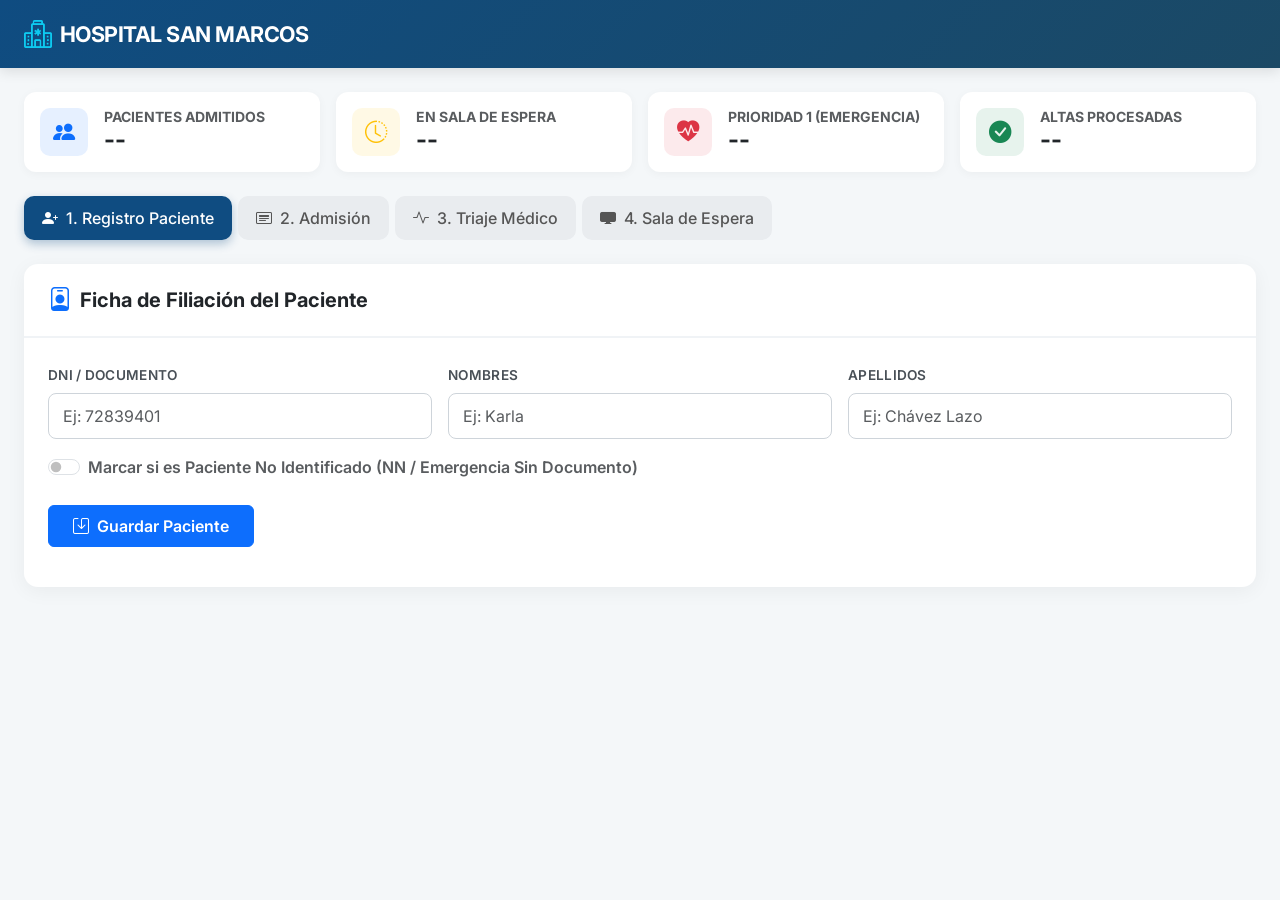
==== admision/src/main/resources/static/index.html @ 97bc8268 "feat: sistema hospitalario con sala de espera y altas procesadas" ====
<!DOCTYPE html>
<html lang="es">
<head>
    <meta charset="UTF-8">
    <meta name="viewport" content="width=device-width, initial-scale=1.0">
    <title>Hospital San Marcos</title>
    <!-- Bootstrap 5 CSS -->
    <link href="https://cdn.jsdelivr.net/npm/bootstrap@5.3.0/dist/css/bootstrap.min.css" rel="stylesheet">
    <!-- Bootstrap Icons -->
    <link href="https://cdn.jsdelivr.net/npm/bootstrap-icons@1.11.3/font/bootstrap-icons.min.css" rel="stylesheet">
    <!-- Google Font - Inter -->
    <link href="https://fonts.googleapis.com/css2?family=Inter:wght@300;400;500;600;700&display=swap" rel="stylesheet">

    <style>
        :root {
            --hosp-primary: #0f4c81;
            --hosp-secondary: #2a6f97;
            --hosp-accent: #00a896;
            --hosp-bg: #f4f7f9;
            --hosp-card-bg: #ffffff;
        }

        body {
            font-family: 'Inter', sans-serif;
            background-color: var(--hosp-bg);
            color: #333;
        }

        /* Navbar estilo hospitalario */
        .hospital-navbar {
            background: linear-gradient(135deg, #0f4c81 0%, #1b4965 100%);
            box-shadow: 0 4px 12px rgba(0, 0, 0, 0.1);
        }

        .hospital-brand {
            font-weight: 700;
            font-size: 1.35rem;
            letter-spacing: -0.5px;
        }

        /* Tarjetas de Métricas Rápidas */
        .stat-card {
            border: none;
            border-radius: 12px;
            box-shadow: 0 2px 10px rgba(0, 0, 0, 0.04);
            transition: transform 0.2s ease;
        }
        .stat-card:hover {
            transform: translateY(-2px);
        }
        .stat-icon {
            width: 48px;
            height: 48px;
            border-radius: 10px;
            display: flex;
            align-items: center;
            justify-content: center;
            font-size: 1.4rem;
        }

        /* Nav Tabs personalizadas */
        .nav-pills-custom .nav-link {
            color: #555;
            font-weight: 500;
            border-radius: 10px;
            padding: 10px 18px;
            margin-right: 6px;
            background-color: #e9ecef;
            transition: all 0.25s ease;
        }
        .nav-pills-custom .nav-link:hover {
            background-color: #dee2e6;
            color: var(--hosp-primary);
        }
        .nav-pills-custom .nav-link.active {
            background-color: var(--hosp-primary) !important;
            color: #fff !important;
            box-shadow: 0 4px 10px rgba(15, 76, 129, 0.3);
        }

        /* Formularios y Tarjetas */
        .main-card {
            border: none;
            border-radius: 14px;
            box-shadow: 0 4px 20px rgba(0, 0, 0, 0.05);
        }
        .card-header-custom {
            background-color: transparent;
            border-bottom: 2px solid #f0f3f6;
            padding: 18px 24px;
        }
        .form-label {
            font-weight: 600;
            font-size: 0.85rem;
            color: #495057;
            text-transform: uppercase;
            letter-spacing: 0.3px;
        }
        .form-control, .form-select {
            border-radius: 8px;
            padding: 10px 14px;
            border: 1px solid #ced4da;
        }
        .form-control:focus, .form-select:focus {
            border-color: var(--hosp-secondary);
            box-shadow: 0 0 0 0.25rem rgba(42, 111, 151, 0.15);
        }

        /* Badges de Triaje */
        .badge-priority-1 {
            background-color: #dc3545;
            color: white;
            font-weight: 600;
            padding: 6px 12px;
            border-radius: 20px;
        }
        .badge-priority-2 {
            background-color: #fd7e14;
            color: white;
            font-weight: 600;
            padding: 6px 12px;
            border-radius: 20px;
        }
        .badge-priority-3 {
            background-color: #0dcaf0;
            color: #000;
            font-weight: 600;
            padding: 6px 12px;
            border-radius: 20px;
        }

        .table-custom th {
            font-weight: 600;
            color: #6c757d;
            font-size: 0.8rem;
            text-transform: uppercase;
            letter-spacing: 0.5px;
            border-bottom: 2px solid #e9ecef;
        }
    </style>
</head>
<body>

<!-- NAVBAR PRINCIPAL -->
<nav class="navbar navbar-dark hospital-navbar sticky-top py-2">
    <div class="container-fluid px-4">
        <a class="navbar-brand hospital-brand d-flex align-items-center gap-2" href="#">
            <i class="bi bi-hospital fs-3 text-info"></i>
            <span>HOSPITAL SAN MARCOS</span>
        </a>
    </div>
</nav>

<div class="container-fluid px-4 py-4">

    <!-- RESUMEN DE ESTADÍSTICAS EN VIVO -->
    <div class="row g-3 mb-4">
        <div class="col-md-3">
            <div class="card stat-card p-3 bg-white">
                <div class="d-flex align-items-center gap-3">
                    <div class="stat-icon bg-primary bg-opacity-10 text-primary">
                        <i class="bi bi-people-fill"></i>
                    </div>
                    <div>
                        <h6 class="text-muted mb-0 small fw-bold">PACIENTES ADMITIDOS</h6>
                        <h4 class="fw-bold mb-0 text-dark" id="statPacientes">--</h4>
                    </div>
                </div>
            </div>
        </div>
        <div class="col-md-3">
            <div class="card stat-card p-3 bg-white">
                <div class="d-flex align-items-center gap-3">
                    <div class="stat-icon bg-warning bg-opacity-10 text-warning">
                        <i class="bi bi-clock-history"></i>
                    </div>
                    <div>
                        <h6 class="text-muted mb-0 small fw-bold">EN SALA DE ESPERA</h6>
                        <h4 class="fw-bold mb-0 text-dark" id="statEspera">--</h4>
                    </div>
                </div>
            </div>
        </div>
        <div class="col-md-3">
            <div class="card stat-card p-3 bg-white">
                <div class="d-flex align-items-center gap-3">
                    <div class="stat-icon bg-danger bg-opacity-10 text-danger">
                        <i class="bi bi-heart-pulse-fill"></i>
                    </div>
                    <div>
                        <h6 class="text-muted mb-0 small fw-bold">PRIORIDAD 1 (EMERGENCIA)</h6>
                        <h4 class="fw-bold mb-0 text-dark" id="statPrioridad1">--</h4>
                    </div>
                </div>
            </div>
        </div>
        <div class="col-md-3">
            <div class="card stat-card p-3 bg-white">
                <div class="d-flex align-items-center gap-3">
                    <div class="stat-icon bg-success bg-opacity-10 text-success">
                        <i class="bi bi-check-circle-fill"></i>
                    </div>
                    <div>
                        <h6 class="text-muted mb-0 small fw-bold">ALTAS PROCESADAS</h6>
                        <h4 class="fw-bold mb-0 text-dark" id="statAltas">--</h4>
                    </div>
                </div>
            </div>
        </div>
    </div>

    <!-- PESTAÑAS DE NAVEGACIÓN -->
    <ul class="nav nav-pills nav-pills-custom mb-4" id="mainTabs">
        <li class="nav-item">
            <button class="nav-link active d-flex align-items-center gap-2" data-bs-toggle="tab" data-bs-target="#pacienteTab">
                <i class="bi bi-person-plus-fill"></i> 1. Registro Paciente
            </button>
        </li>
        <li class="nav-item">
            <button class="nav-link d-flex align-items-center gap-2" data-bs-toggle="tab" data-bs-target="#admisionTab">
                <i class="bi bi-card-heading"></i> 2. Admisión
            </button>
        </li>
        <li class="nav-item">
            <button class="nav-link d-flex align-items-center gap-2" data-bs-toggle="tab" data-bs-target="#triajeTab">
                <i class="bi bi-activity"></i> 3. Triaje Médico
            </button>
        </li>
        <li class="nav-item">
            <button class="nav-link d-flex align-items-center gap-2" data-bs-toggle="tab" data-bs-target="#esperaTab" onclick="cargarSalaEspera()">
                <i class="bi bi-display-fill"></i> 4. Sala de Espera
            </button>
        </li>
    </ul>

    <!-- CONTENIDO DE PESTAÑAS -->
    <div class="tab-content">

        <!-- 1. REGISTRO DE PACIENTE -->
        <div class="tab-pane fade show active" id="pacienteTab">
            <div class="card main-card">
                <div class="card-header-custom d-flex align-items-center gap-2">
                    <i class="bi bi-person-badge fs-4 text-primary"></i>
                    <h5 class="mb-0 fw-bold">Ficha de Filiación del Paciente</h5>
                </div>
                <div class="card-body p-4">
                    <form id="formPaciente" onsubmit="registrarPaciente(event)">
                        <div class="row g-3">
                            <div class="col-md-4">
                                <label class="form-label">DNI / Documento</label>
                                <input type="text" id="pacDni" class="form-control" placeholder="Ej: 72839401" required>
                            </div>
                            <div class="col-md-4">
                                <label class="form-label">Nombres</label>
                                <input type="text" id="pacNombres" class="form-control" placeholder="Ej: Karla" required>
                            </div>
                            <div class="col-md-4">
                                <label class="form-label">Apellidos</label>
                                <input type="text" id="pacApellidos" class="form-control" placeholder="Ej: Chávez Lazo" required>
                            </div>
                            <div class="col-12 mt-3">
                                <div class="form-check form-switch">
                                    <input type="checkbox" id="pacNoIdentificado" class="form-check-input">
                                    <label class="form-check-label fw-semibold text-muted">Marcar si es Paciente No Identificado (NN / Emergencia Sin Documento)</label>
                                </div>
                            </div>
                            <div class="col-12 mt-4">
                                <button type="submit" class="btn btn-primary px-4 py-2 fw-semibold">
                                    <i class="bi bi-save me-1"></i> Guardar Paciente
                                </button>
                            </div>
                        </div>
                    </form>
                    <div id="resPaciente" class="mt-3"></div>
                </div>
            </div>
        </div>

        <!-- 2. REGISTRO DE ADMISIÓN -->
        <div class="tab-pane fade" id="admisionTab">
            <div class="card main-card">
                <div class="card-header-custom d-flex align-items-center gap-2">
                    <i class="bi bi-file-earmark-medical fs-4 text-primary"></i>
                    <h5 class="mb-0 fw-bold">Apertura de Admisión Emergencia</h5>
                </div>
                <div class="card-body p-4">
                    <form id="formAdmision" onsubmit="registrarAdmision(event)">
                        <div class="row g-3">
                            <div class="col-md-3">
                                <label class="form-label">ID del Paciente</label>
                                <input type="number" id="admPacienteId" class="form-control" placeholder="Ej: 1" required>
                            </div>
                            <div class="col-md-3">
                                <label class="form-label">Tipo de Atención</label>
                                <select id="admTipo" class="form-select">
                                    <option value="Emergencia">Emergencia</option>
                                    <option value="Ambulatoria">Ambulatoria</option>
                                    <option value="Hospitalización">Hospitalización</option>
                                </select>
                            </div>
                            <div class="col-md-3">
                                <label class="form-label">Servicio Destino</label>
                                <input type="text" id="admServicio" class="form-control" value="Emergencia General" required>
                            </div>
                            <div class="col-md-3">
                                <label class="form-label">Especialidad</label>
                                <input type="text" id="admEspecialidad" class="form-control" value="Medicina Interna" required>
                            </div>
                            <div class="col-md-6">
                                <label class="form-label">Médico Responsable</label>
                                <input type="text" id="admMedico" class="form-control" placeholder="Ej: Dr. Carlos Mendoza" required>
                            </div>
                            <div class="col-md-6">
                                <label class="form-label">Usuario de Admisión</label>
                                <input type="text" id="admUsuario" class="form-control" value="admin_admision" required>
                            </div>
                            <div class="col-12">
                                <label class="form-label">Motivo de Consulta / Ingreso</label>
                                <textarea id="admMotivo" class="form-control" rows="2" placeholder="Describa el motivo principal del ingreso..." required></textarea>
                            </div>

                            <div class="col-12"><hr class="my-3 text-muted"></div>

                            <h6 class="fw-bold text-secondary mb-2"><i class="bi bi-person-heart me-1"></i> Datos del Acompañante (Opcional)</h6>
                            <div class="col-md-3">
                                <label class="form-label">Nombre Completo</label>
                                <input type="text" id="acompNombre" class="form-control" placeholder="Ej: Carlos Torres">
                            </div>
                            <div class="col-md-3">
                                <label class="form-label">Documento</label>
                                <input type="text" id="acompDoc" class="form-control" placeholder="DNI Acompañante">
                            </div>
                            <div class="col-md-3">
                                <label class="form-label">Parentesco</label>
                                <input type="text" id="acompParentesco" class="form-control" placeholder="Ej: Esposo">
                            </div>
                            <div class="col-md-3">
                                <label class="form-label">Teléfono Contacto</label>
                                <input type="text" id="acompTel" class="form-control" placeholder="987654321">
                            </div>

                            <div class="col-12 mt-4">
                                <button type="submit" class="btn btn-success px-4 py-2 fw-semibold">
                                    <i class="bi bi-check-circle me-1"></i> Registrar Admisión
                                </button>
                            </div>
                        </div>
                    </form>
                    <div id="resAdmision" class="mt-3"></div>
                </div>
            </div>
        </div>

        <!-- 3. REGISTRO DE TRIAJE -->
        <div class="tab-pane fade" id="triajeTab">
            <div class="card main-card">
                <div class="card-header-custom d-flex align-items-center gap-2">
                    <i class="bi bi-heart-pulse fs-4 text-danger"></i>
                    <h5 class="mb-0 fw-bold">Evaluación y Clasificación de Triaje</h5>
                </div>
                <div class="card-body p-4">
                    <form id="formTriaje" onsubmit="registrarTriaje(event)">
                        <div class="row g-3">
                            <div class="col-md-3">
                                <label class="form-label">ID Admisión</label>
                                <input type="number" id="triAdmisionId" class="form-control" placeholder="Ej: 1" required>
                            </div>
                            <div class="col-md-3">
                                <label class="form-label">Presión Arterial</label>
                                <input type="text" id="triPA" class="form-control" placeholder="120/80" required>
                            </div>
                            <div class="col-md-2">
                                <label class="form-label">FC (LPM)</label>
                                <input type="number" id="triFC" class="form-control" placeholder="80" required>
                            </div>
                            <div class="col-md-2">
                                <label class="form-label">Temp (°C)</label>
                                <input type="number" step="0.1" id="triTemp" class="form-control" placeholder="36.5" required>
                            </div>
                            <div class="col-md-2">
                                <label class="form-label">Saturación (%)</label>
                                <input type="number" id="triSat" class="form-control" placeholder="98" required>
                            </div>
                            <div class="col-md-6">
                                <label class="form-label">Prioridad Regulada</label>
                                <select id="triPrioridad" class="form-select">
                                    <option value="PRIORIDAD 1 - EMERGENCIA">PRIORIDAD 1 - EMERGENCIA (Atención Inmediata)</option>
                                    <option value="PRIORIDAD 2 - URGENTE">PRIORIDAD 2 - URGENTE (Atención &lt; 30 min)</option>
                                    <option value="PRIORIDAD 3 - URGENCIA MENOR">PRIORIDAD 3 - URGENCIA MENOR</option>
                                </select>
                            </div>
                            <div class="col-md-6">
                                <label class="form-label">Enfermero Evaluador</label>
                                <input type="text" id="triEnfermero" class="form-control" placeholder="Lic. Roberto Gómez" required>
                            </div>
                            <div class="col-12">
                                <label class="form-label">Observaciones Clinicas</label>
                                <textarea id="triObs" class="form-control" rows="2" placeholder="Hallazgos relevantes del examen de triaje..."></textarea>
                            </div>
                            <div class="col-12 mt-4">
                                <button type="submit" class="btn btn-warning text-dark px-4 py-2 fw-semibold">
                                    <i class="bi bi-file-earmark-check me-1"></i> Registrar Triaje
                                </button>
                            </div>
                        </div>
                    </form>
                    <div id="resTriaje" class="mt-3"></div>
                </div>
            </div>
        </div>

        <!-- 4. SALA DE ESPERA (MONITOR CENTRAL) -->
        <div class="tab-pane fade" id="esperaTab">
            <div class="card main-card">
                <div class="card-header-custom d-flex justify-content-between align-items-center">
                    <div class="d-flex align-items-center gap-2">
                        <i class="bi bi-tv fs-4 text-primary"></i>
                        <h5 class="mb-0 fw-bold">Monitor de Sala de Espera y Triaje</h5>
                    </div>
                    <button class="btn btn-sm btn-outline-primary d-flex align-items-center gap-1" onclick="cargarSalaEspera()">
                        <i class="bi bi-arrow-clockwise"></i> Refrescar Panel
                    </button>
                </div>
                <div class="card-body p-0">
                    <div class="table-responsive">
                        <table class="table table-hover align-middle mb-0 table-custom">
                            <thead class="bg-light">
                            <tr>
                                <th class="ps-4">CÓDIGO ADMISIÓN</th>
                                <th>PACIENTE</th>
                                <th>SERVICIO / ESPECIALIDAD</th>
                                <th>MÉDICO EN CARGO</th>
                                <th>NIVEL TRIAJE</th>
                                <th>HORA INGRESO</th>
                                <th>ESTADO</th>
                                <th class="pe-4 text-center">ACCIÓN</th>
                            </tr>
                            </thead>
                            <tbody id="tablaSalaEspera">
                            <tr>
                                <td colspan="8" class="text-center py-4 text-muted">
                                    <div class="spinner-border spinner-border-sm text-primary me-2"></div> Cargando monitor de sala...
                                </td>
                            </tr>
                            </tbody>
                        </table>
                    </div>
                </div>
            </div>
        </div>

    </div>
</div>

<!-- MODAL PARA DAR ALTA RÁPIDA -->
<div class="modal fade" id="modalAltaRapida" tabindex="-1" aria-hidden="true">
    <div class="modal-dialog modal-dialog-centered">
        <div class="modal-content border-0 shadow-lg" style="border-radius: 14px;">
            <div class="modal-header bg-primary text-white">
                <h5 class="modal-title fw-bold"><i class="bi bi-box-arrow-right me-2"></i> Procesar Alta Médica</h5>
                <button type="button" class="btn-close btn-close-white" data-bs-dismiss="modal" aria-label="Close"></button>
            </div>
            <form id="formModalAlta" onsubmit="guardarAltaModal(event)">
                <div class="modal-body p-4">
                    <input type="hidden" id="modalAdmisionId">
                    <div class="alert alert-light border d-flex align-items-center justify-content-between mb-3 py-2 px-3">
                        <span class="text-muted small fw-bold">CÓDIGO ADMISIÓN:</span>
                        <code class="fs-6 fw-bold text-primary" id="modalCodigoTexto">---</code>
                    </div>

                    <div class="mb-3">
                        <label class="form-label">Tipo de Alta</label>
                        <select id="modalTipoAlta" class="form-select">
                            <option value="ALTA_MEDICA">Alta Médica Curativa</option>
                            <option value="VOLUNTARIA">Alta Voluntaria</option>
                            <option value="TRANSFERENCIA">Transferencia / Traslado</option>
                        </select>
                    </div>

                    <div class="mb-3">
                        <label class="form-label">Diagnóstico de Salida</label>
                        <input type="text" id="modalDiagnostico" class="form-control" placeholder="Ej: Curación completa / Alta por mejoría" required>
                    </div>

                    <div class="mb-3">
                        <label class="form-label">Observaciones / Prescripción</label>
                        <textarea id="modalObs" class="form-control" rows="2" placeholder="Recomendaciones para el paciente..."></textarea>
                    </div>
                </div>
                <div class="modal-footer bg-light">
                    <button type="button" class="btn btn-secondary" data-bs-dismiss="modal">Cancelar</button>
                    <button type="submit" class="btn btn-danger fw-semibold px-4"><i class="bi bi-check-lg me-1"></i> Confirmar y Dar Alta</button>
                </div>
            </form>
        </div>
    </div>
</div>

<!-- Bootstrap 5 JS Bundle -->
<script src="https://cdn.jsdelivr.net/npm/bootstrap@5.3.0/dist/js/bootstrap.bundle.min.js"></script>

<script>
    const API_URL = 'http://localhost:8081/api';
    let bsModalAlta = null;
    let contadorAltasTotal = 0;

    document.addEventListener('DOMContentLoaded', () => {
        cargarSalaEspera();
        bsModalAlta = new bootstrap.Modal(document.getElementById('modalAltaRapida'));
    });

    // 1. Registrar Paciente
    async function registrarPaciente(e) {
        e.preventDefault();
        const payload = {
            dni: document.getElementById('pacDni').value,
            nombres: document.getElementById('pacNombres').value,
            apellidos: document.getElementById('pacApellidos').value,
            esNoIdentificado: document.getElementById('pacNoIdentificado').checked
        };
        const res = await fetch(`${API_URL}/pacientes`, {
            method: 'POST',
            headers: {'Content-Type': 'application/json'},
            body: JSON.stringify(payload)
        });
        const data = await res.json();
        const div = document.getElementById('resPaciente');
        if(res.ok) {
            div.innerHTML = `<div class="alert alert-success d-flex align-items-center gap-2"><i class="bi bi-check-circle-fill fs-5"></i> Paciente registrado con éxito. ID Asignado: <strong>${data.id}</strong></div>`;
            document.getElementById('formPaciente').reset();
            cargarSalaEspera();
        } else {
            div.innerHTML = `<div class="alert alert-danger">Error al registrar paciente en la base de datos.</div>`;
        }
    }

    // 2. Registrar Admisión
    async function registrarAdmision(e) {
        e.preventDefault();
        const payload = {
            pacienteId: Number(document.getElementById('admPacienteId').value),
            tipoAtencion: document.getElementById('admTipo').value,
            servicio: document.getElementById('admServicio').value,
            especialidad: document.getElementById('admEspecialidad').value,
            medicoResponsable: document.getElementById('admMedico').value,
            motivo: document.getElementById('admMotivo').value,
            usuarioRegistro: document.getElementById('admUsuario').value
        };

        const acomp = document.getElementById('acompNombre').value;
        if(acomp) {
            payload.acompanante = {
                nombreCompleto: acomp,
                documento: document.getElementById('acompDoc').value,
                parentesco: document.getElementById('acompParentesco').value,
                telefono: document.getElementById('acompTel').value
            };
        }

        const res = await fetch(`${API_URL}/admisiones`, {
            method: 'POST',
            headers: {'Content-Type': 'application/json'},
            body: JSON.stringify(payload)
        });
        const data = await res.json();
        const div = document.getElementById('resAdmision');
        if(res.ok) {
            div.innerHTML = `<div class="alert alert-success d-flex align-items-center gap-2"><i class="bi bi-check-circle-fill fs-5"></i> Admisión aperturada. Código: <strong>${data.codigoAdmision}</strong></div>`;
            document.getElementById('formAdmision').reset();
            cargarSalaEspera();
        } else {
            div.innerHTML = `<div class="alert alert-danger">Error al aperturar admisión. Verifique que el ID del paciente exista.</div>`;
        }
    }

    // 3. Registrar Triaje
    async function registrarTriaje(e) {
        e.preventDefault();
        const payload = {
            admisionId: Number(document.getElementById('triAdmisionId').value),
            presionArterial: document.getElementById('triPA').value,
            frecuenciaCardiaca: Number(document.getElementById('triFC').value),
            temperatura: Number(document.getElementById('triTemp').value),
            saturacion: Number(document.getElementById('triSat').value),
            prioridad: document.getElementById('triPrioridad').value,
            observaciones: document.getElementById('triObs').value,
            enfermeroResponsable: document.getElementById('triEnfermero').value
        };

        const res = await fetch(`${API_URL}/admisiones/triaje`, {
            method: 'POST',
            headers: {'Content-Type': 'application/json'},
            body: JSON.stringify(payload)
        });
        const div = document.getElementById('resTriaje');
        if(res.ok) {
            div.innerHTML = `<div class="alert alert-success d-flex align-items-center gap-2"><i class="bi bi-check-circle-fill fs-5"></i> Evaluación de triaje registrada de forma correcta.</div>`;
            document.getElementById('formTriaje').reset();
            cargarSalaEspera();
        } else {
            div.innerHTML = `<div class="alert alert-danger">Error al procesar el triaje.</div>`;
        }
    }

    // 4. Cargar Sala de Espera
    async function cargarSalaEspera() {
        const tbody = document.getElementById('tablaSalaEspera');
        try {
            const res = await fetch(`${API_URL}/admisiones/sala-espera`);
            const data = await res.json();

            // Actualizar métricas del dashboard
            document.getElementById('statPacientes').innerText = data.length;
            document.getElementById('statEspera').innerText = data.filter(i => i.estado === 'ABIERTA').length;
            document.getElementById('statPrioridad1').innerText = data.filter(i => i.prioridad && i.prioridad.includes('PRIORIDAD 1')).length;
            document.getElementById('statAltas').innerText = contadorAltasTotal;

            if(data.length === 0) {
                tbody.innerHTML = `<tr><td colspan="8" class="text-center py-4 text-muted">No existen admisiones activas en la sala de espera.</td></tr>`;
                return;
            }

            tbody.innerHTML = data.map(item => {
                let badgeClass = 'bg-secondary';
                if(item.prioridad) {
                    if(item.prioridad.includes('1')) badgeClass = 'badge-priority-1';
                    else if(item.prioridad.includes('2')) badgeClass = 'badge-priority-2';
                    else if(item.prioridad.includes('3')) badgeClass = 'badge-priority-3';
                }

                const textoEstado = item.estado || 'ABIERTA';

                return `
                <tr>
                    <td class="ps-4"><code class="fw-bold text-primary fs-6">${item.codigoAdmision}</code></td>
                    <td><span class="fw-semibold">Paciente #${item.pacienteId}</span></td>
                    <td>${item.servicio} <br><small class="text-muted">${item.especialidad}</small></td>
                    <td><i class="bi bi-person-heart text-secondary me-1"></i>${item.medicoResponsable}</td>
                    <td><span class="${badgeClass}">${item.prioridad || 'PENDIENTE TRIAJE'}</span></td>
                    <td><small class="text-muted"><i class="bi bi-clock me-1"></i>${item.fechaIngreso} ${item.horaIngreso}</small></td>
                    <td>
                        <span class="badge bg-success text-white fw-bold px-3 py-2 fs-7">${textoEstado}</span>
                    </td>
                    <td class="pe-4 text-center">
                        <button class="btn btn-sm btn-outline-danger d-flex align-items-center gap-1 mx-auto fw-semibold" onclick="abrirModalAlta(${item.id}, '${item.codigoAdmision}')">
                            <i class="bi bi-box-arrow-right"></i> Dar Alta
                        </button>
                    </td>
                </tr>
                `;
            }).join('');
        } catch(err) {
            tbody.innerHTML = `<tr><td colspan="8" class="text-center py-4 text-danger">Error al conectar con la API backend.</td></tr>`;
        }
    }

    // Abrir ventana modal para dar alta rápida
    function abrirModalAlta(idAdmision, codigoAdmision) {
        document.getElementById('modalAdmisionId').value = idAdmision;
        document.getElementById('modalCodigoTexto').innerText = codigoAdmision;
        document.getElementById('modalDiagnostico').value = '';
        document.getElementById('modalObs').value = '';
        bsModalAlta.show();
    }

    // Guardar el Alta desde la Ventana Modal
    async function guardarAltaModal(e) {
        e.preventDefault();
        const payload = {
            admisionId: Number(document.getElementById('modalAdmisionId').value),
            tipoAlta: document.getElementById('modalTipoAlta').value,
            diagnosticoSalida: document.getElementById('modalDiagnostico').value,
            observaciones: document.getElementById('modalObs').value,
            usuarioRegistro: 'medico_guardia'
        };

        const res = await fetch(`${API_URL}/admisiones/alta`, {
            method: 'POST',
            headers: {'Content-Type': 'application/json'},
            body: JSON.stringify(payload)
        });

        if(res.ok) {
            bsModalAlta.hide();
            contadorAltasTotal++;
            cargarSalaEspera();
        } else {
            alert('Error al procesar el alta médica.');
        }
    }
</script>

</body>
</html>
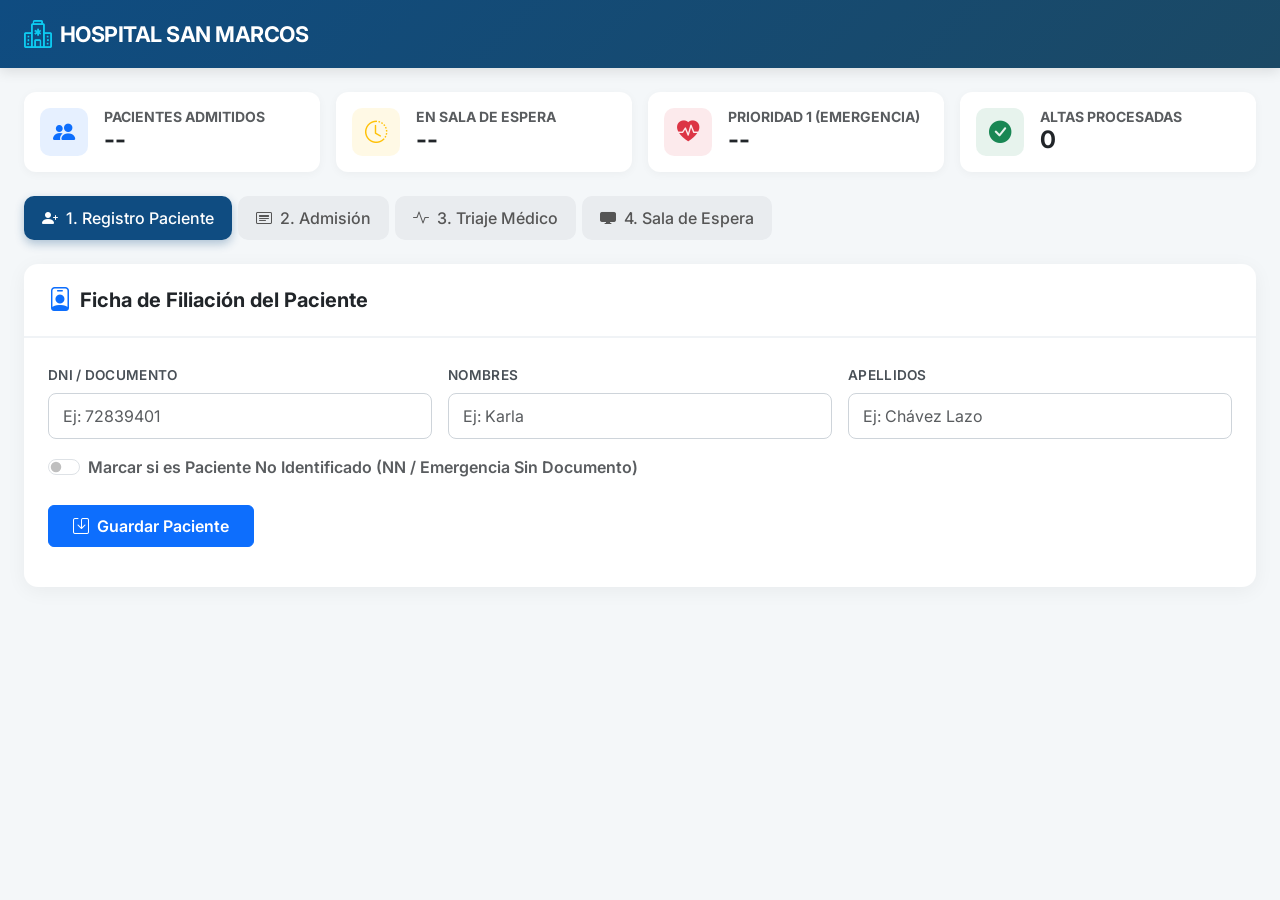
==== commit fc38f2be: "Mejora de codigo" ====
--- a/admision/src/main/resources/static/index.html
+++ b/admision/src/main/resources/static/index.html
@@ -202,7 +202,7 @@
                     </div>
                     <div>
                         <h6 class="text-muted mb-0 small fw-bold">ALTAS PROCESADAS</h6>
-                        <h4 class="fw-bold mb-0 text-dark" id="statAltas">--</h4>
+                        <h4 class="fw-bold mb-0 text-dark" id="statAltas">0</h4>
                     </div>
                 </div>
             </div>
@@ -502,7 +502,9 @@
 <script>
     const API_URL = 'http://localhost:8081/api';
     let bsModalAlta = null;
-    let contadorAltasTotal = 0;
+
+    // Obtener las altas acumuladas del almacenamiento local
+    let contadorAltasTotal = parseInt(localStorage.getItem('altasProcesadas') || '0');
 
     document.addEventListener('DOMContentLoaded', () => {
         cargarSalaEspera();
@@ -682,7 +684,9 @@
 
         if(res.ok) {
             bsModalAlta.hide();
+            // Incrementar contador y persistirlo localmente
             contadorAltasTotal++;
+            localStorage.setItem('altasProcesadas', contadorAltasTotal.toString());
             cargarSalaEspera();
         } else {
             alert('Error al procesar el alta médica.');
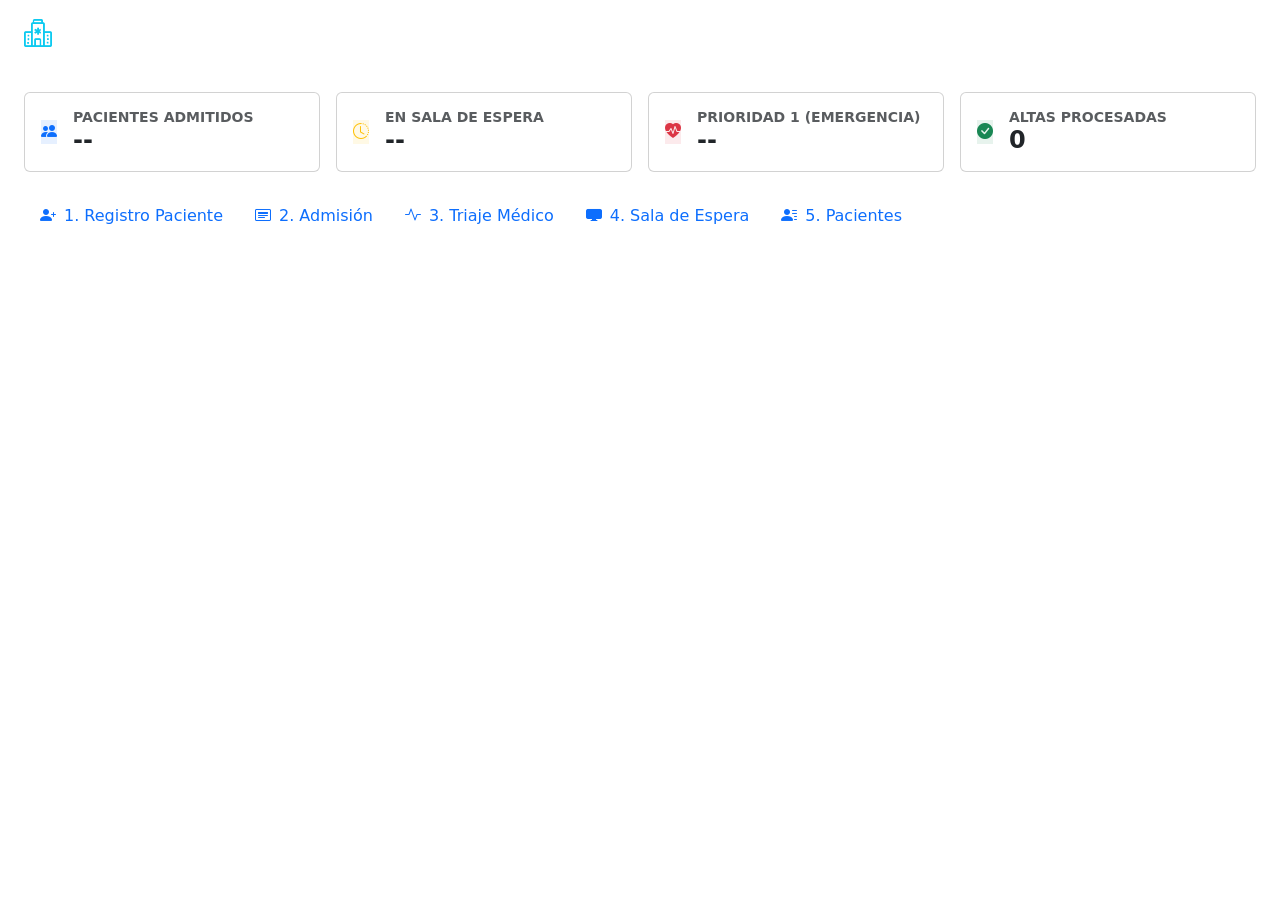
==== commit e67b3af4: "feat: Evaluacion 02 - usuarios, roles, auditoria y Spring Security" ====
--- a/admision/src/main/resources/static/index.html
+++ b/admision/src/main/resources/static/index.html
@@ -11,147 +11,26 @@
     <!-- Google Font - Inter -->
     <link href="https://fonts.googleapis.com/css2?family=Inter:wght@300;400;500;600;700&display=swap" rel="stylesheet">
 
-    <style>
-        :root {
-            --hosp-primary: #0f4c81;
-            --hosp-secondary: #2a6f97;
-            --hosp-accent: #00a896;
-            --hosp-bg: #f4f7f9;
-            --hosp-card-bg: #ffffff;
-        }
-
-        body {
-            font-family: 'Inter', sans-serif;
-            background-color: var(--hosp-bg);
-            color: #333;
-        }
-
-        /* Navbar estilo hospitalario */
-        .hospital-navbar {
-            background: linear-gradient(135deg, #0f4c81 0%, #1b4965 100%);
-            box-shadow: 0 4px 12px rgba(0, 0, 0, 0.1);
-        }
-
-        .hospital-brand {
-            font-weight: 700;
-            font-size: 1.35rem;
-            letter-spacing: -0.5px;
-        }
-
-        /* Tarjetas de Métricas Rápidas */
-        .stat-card {
-            border: none;
-            border-radius: 12px;
-            box-shadow: 0 2px 10px rgba(0, 0, 0, 0.04);
-            transition: transform 0.2s ease;
-        }
-        .stat-card:hover {
-            transform: translateY(-2px);
-        }
-        .stat-icon {
-            width: 48px;
-            height: 48px;
-            border-radius: 10px;
-            display: flex;
-            align-items: center;
-            justify-content: center;
-            font-size: 1.4rem;
-        }
-
-        /* Nav Tabs personalizadas */
-        .nav-pills-custom .nav-link {
-            color: #555;
-            font-weight: 500;
-            border-radius: 10px;
-            padding: 10px 18px;
-            margin-right: 6px;
-            background-color: #e9ecef;
-            transition: all 0.25s ease;
-        }
-        .nav-pills-custom .nav-link:hover {
-            background-color: #dee2e6;
-            color: var(--hosp-primary);
-        }
-        .nav-pills-custom .nav-link.active {
-            background-color: var(--hosp-primary) !important;
-            color: #fff !important;
-            box-shadow: 0 4px 10px rgba(15, 76, 129, 0.3);
-        }
-
-        /* Formularios y Tarjetas */
-        .main-card {
-            border: none;
-            border-radius: 14px;
-            box-shadow: 0 4px 20px rgba(0, 0, 0, 0.05);
-        }
-        .card-header-custom {
-            background-color: transparent;
-            border-bottom: 2px solid #f0f3f6;
-            padding: 18px 24px;
-        }
-        .form-label {
-            font-weight: 600;
-            font-size: 0.85rem;
-            color: #495057;
-            text-transform: uppercase;
-            letter-spacing: 0.3px;
-        }
-        .form-control, .form-select {
-            border-radius: 8px;
-            padding: 10px 14px;
-            border: 1px solid #ced4da;
-        }
-        .form-control:focus, .form-select:focus {
-            border-color: var(--hosp-secondary);
-            box-shadow: 0 0 0 0.25rem rgba(42, 111, 151, 0.15);
-        }
-
-        /* Badges de Triaje */
-        .badge-priority-1 {
-            background-color: #dc3545;
-            color: white;
-            font-weight: 600;
-            padding: 6px 12px;
-            border-radius: 20px;
-        }
-        .badge-priority-2 {
-            background-color: #fd7e14;
-            color: white;
-            font-weight: 600;
-            padding: 6px 12px;
-            border-radius: 20px;
-        }
-        .badge-priority-3 {
-            background-color: #0dcaf0;
-            color: #000;
-            font-weight: 600;
-            padding: 6px 12px;
-            border-radius: 20px;
-        }
-
-        .table-custom th {
-            font-weight: 600;
-            color: #6c757d;
-            font-size: 0.8rem;
-            text-transform: uppercase;
-            letter-spacing: 0.5px;
-            border-bottom: 2px solid #e9ecef;
-        }
-    </style>
+    <!-- Estilos compartidos (EVA 02) -->
+    <link href="/css/hospital.css" rel="stylesheet">
 </head>
 <body>
 
 <!-- NAVBAR PRINCIPAL -->
-<nav class="navbar navbar-dark hospital-navbar sticky-top py-2">
-    <div class="container-fluid px-4">
-        <a class="navbar-brand hospital-brand d-flex align-items-center gap-2" href="#">
+<nav class="navbar navbar-expand navbar-dark hospital-navbar sticky-top py-2">
+    <div class="container-fluid px-4 flex-wrap gap-2">
+        <a class="navbar-brand hospital-brand d-flex align-items-center gap-2" href="/index.html">
             <i class="bi bi-hospital fs-3 text-info"></i>
             <span>HOSPITAL SAN MARCOS</span>
         </a>
+        <!-- Menú y usuario autenticado: lo arma js/sesion.js según el rol -->
+        <div id="navbarSesion" class="d-flex flex-grow-1 flex-wrap align-items-center justify-content-between gap-2"></div>
     </div>
 </nav>
 
 <div class="container-fluid px-4 py-4">
+
+    <div id="resGeneral"></div>
 
     <!-- RESUMEN DE ESTADÍSTICAS EN VIVO -->
     <div class="row g-3 mb-4">
@@ -211,17 +90,17 @@
 
     <!-- PESTAÑAS DE NAVEGACIÓN -->
     <ul class="nav nav-pills nav-pills-custom mb-4" id="mainTabs">
-        <li class="nav-item">
-            <button class="nav-link active d-flex align-items-center gap-2" data-bs-toggle="tab" data-bs-target="#pacienteTab">
+        <li class="nav-item" data-roles="ADMINISTRADOR,RECEPCIONISTA">
+            <button class="nav-link d-flex align-items-center gap-2" data-bs-toggle="tab" data-bs-target="#pacienteTab">
                 <i class="bi bi-person-plus-fill"></i> 1. Registro Paciente
             </button>
         </li>
-        <li class="nav-item">
+        <li class="nav-item" data-roles="ADMINISTRADOR,RECEPCIONISTA">
             <button class="nav-link d-flex align-items-center gap-2" data-bs-toggle="tab" data-bs-target="#admisionTab">
                 <i class="bi bi-card-heading"></i> 2. Admisión
             </button>
         </li>
-        <li class="nav-item">
+        <li class="nav-item" data-roles="ADMINISTRADOR,MEDICO">
             <button class="nav-link d-flex align-items-center gap-2" data-bs-toggle="tab" data-bs-target="#triajeTab">
                 <i class="bi bi-activity"></i> 3. Triaje Médico
             </button>
@@ -231,13 +110,18 @@
                 <i class="bi bi-display-fill"></i> 4. Sala de Espera
             </button>
         </li>
+        <li class="nav-item">
+            <button class="nav-link d-flex align-items-center gap-2" data-bs-toggle="tab" data-bs-target="#listaPacientesTab" onclick="cargarPacientes()">
+                <i class="bi bi-person-lines-fill"></i> 5. Pacientes
+            </button>
+        </li>
     </ul>
 
     <!-- CONTENIDO DE PESTAÑAS -->
     <div class="tab-content">
 
         <!-- 1. REGISTRO DE PACIENTE -->
-        <div class="tab-pane fade show active" id="pacienteTab">
+        <div class="tab-pane fade" id="pacienteTab" data-roles="ADMINISTRADOR,RECEPCIONISTA">
             <div class="card main-card">
                 <div class="card-header-custom d-flex align-items-center gap-2">
                     <i class="bi bi-person-badge fs-4 text-primary"></i>
@@ -277,7 +161,7 @@
         </div>
 
         <!-- 2. REGISTRO DE ADMISIÓN -->
-        <div class="tab-pane fade" id="admisionTab">
+        <div class="tab-pane fade" id="admisionTab" data-roles="ADMINISTRADOR,RECEPCIONISTA">
             <div class="card main-card">
                 <div class="card-header-custom d-flex align-items-center gap-2">
                     <i class="bi bi-file-earmark-medical fs-4 text-primary"></i>
@@ -312,7 +196,7 @@
                             </div>
                             <div class="col-md-6">
                                 <label class="form-label">Usuario de Admisión</label>
-                                <input type="text" id="admUsuario" class="form-control" value="admin_admision" required>
+                                <input type="text" id="admUsuario" class="form-control bg-light" readonly title="Se toma del usuario que inició sesión">
                             </div>
                             <div class="col-12">
                                 <label class="form-label">Motivo de Consulta / Ingreso</label>
@@ -352,7 +236,7 @@
         </div>
 
         <!-- 3. REGISTRO DE TRIAJE -->
-        <div class="tab-pane fade" id="triajeTab">
+        <div class="tab-pane fade" id="triajeTab" data-roles="ADMINISTRADOR,MEDICO">
             <div class="card main-card">
                 <div class="card-header-custom d-flex align-items-center gap-2">
                     <i class="bi bi-heart-pulse fs-4 text-danger"></i>
@@ -449,6 +333,111 @@
             </div>
         </div>
 
+        <!-- 5. LISTADO DE PACIENTES (CRUD + relación 1:N con Admisiones) -->
+        <div class="tab-pane fade" id="listaPacientesTab">
+            <div class="card main-card">
+                <div class="card-header-custom d-flex justify-content-between align-items-center">
+                    <div class="d-flex align-items-center gap-2">
+                        <i class="bi bi-person-lines-fill fs-4 text-primary"></i>
+                        <h5 class="mb-0 fw-bold">Pacientes Registrados</h5>
+                    </div>
+                    <button class="btn btn-sm btn-outline-primary d-flex align-items-center gap-1" onclick="cargarPacientes()">
+                        <i class="bi bi-arrow-clockwise"></i> Refrescar
+                    </button>
+                </div>
+                <div class="card-body p-0">
+                    <div id="resPacientes" class="px-4 pt-3"></div>
+                    <div class="table-responsive">
+                        <table class="table table-hover align-middle mb-0 table-custom">
+                            <thead class="bg-light">
+                            <tr>
+                                <th class="ps-4">ID</th>
+                                <th>DNI</th>
+                                <th>NOMBRES Y APELLIDOS</th>
+                                <th>TIPO</th>
+                                <th class="pe-4 text-center">ACCIONES</th>
+                            </tr>
+                            </thead>
+                            <tbody id="tablaPacientes">
+                            <tr><td colspan="5" class="text-center py-4 text-muted">Cargando pacientes...</td></tr>
+                            </tbody>
+                        </table>
+                    </div>
+                </div>
+            </div>
+        </div>
+
+    </div>
+</div>
+
+<!-- MODAL PARA EDITAR PACIENTE -->
+<div class="modal fade" id="modalEditarPaciente" tabindex="-1" aria-hidden="true">
+    <div class="modal-dialog modal-dialog-centered">
+        <div class="modal-content border-0 shadow-lg" style="border-radius: 14px;">
+            <div class="modal-header bg-primary text-white">
+                <h5 class="modal-title fw-bold"><i class="bi bi-pencil-square me-2"></i> Editar Paciente</h5>
+                <button type="button" class="btn-close btn-close-white" data-bs-dismiss="modal" aria-label="Close"></button>
+            </div>
+            <form onsubmit="guardarEdicionPaciente(event)">
+                <div class="modal-body p-4">
+                    <input type="hidden" id="ediPacId">
+                    <div class="mb-3">
+                        <label class="form-label">DNI / Documento</label>
+                        <input type="text" id="ediPacDni" class="form-control" required>
+                    </div>
+                    <div class="mb-3">
+                        <label class="form-label">Nombres</label>
+                        <input type="text" id="ediPacNombres" class="form-control" required>
+                    </div>
+                    <div class="mb-3">
+                        <label class="form-label">Apellidos</label>
+                        <input type="text" id="ediPacApellidos" class="form-control" required>
+                    </div>
+                    <div class="form-check form-switch">
+                        <input type="checkbox" id="ediPacNoIdentificado" class="form-check-input">
+                        <label class="form-check-label fw-semibold text-muted">Paciente No Identificado (NN)</label>
+                    </div>
+                    <div id="resEditarPaciente" class="mt-3"></div>
+                </div>
+                <div class="modal-footer bg-light">
+                    <button type="button" class="btn btn-secondary" data-bs-dismiss="modal">Cancelar</button>
+                    <button type="submit" class="btn btn-primary fw-semibold px-4"><i class="bi bi-save me-1"></i> Guardar Cambios</button>
+                </div>
+            </form>
+        </div>
+    </div>
+</div>
+
+<!-- MODAL CON LAS ADMISIONES DE UN PACIENTE (relación 1:N) -->
+<div class="modal fade" id="modalAdmisionesPaciente" tabindex="-1" aria-hidden="true">
+    <div class="modal-dialog modal-dialog-centered modal-xl">
+        <div class="modal-content border-0 shadow-lg" style="border-radius: 14px;">
+            <div class="modal-header bg-primary text-white">
+                <h5 class="modal-title fw-bold"><i class="bi bi-folder2-open me-2"></i> Admisiones de <span id="tituloAdmPaciente"></span></h5>
+                <button type="button" class="btn-close btn-close-white" data-bs-dismiss="modal" aria-label="Close"></button>
+            </div>
+            <div class="modal-body p-0">
+                <div id="resAdmPaciente" class="px-4 pt-3"></div>
+                <div class="table-responsive">
+                    <table class="table table-hover align-middle mb-0 table-custom">
+                        <thead class="bg-light">
+                        <tr>
+                            <th class="ps-4">CÓDIGO</th>
+                            <th>TIPO / SERVICIO</th>
+                            <th>MÉDICO</th>
+                            <th>PRIORIDAD</th>
+                            <th>INGRESO</th>
+                            <th>SALIDA</th>
+                            <th>ESTADO</th>
+                            <th>REGISTRÓ</th>
+                            <th class="pe-4 text-center">ACCIÓN</th>
+                        </tr>
+                        </thead>
+                        <tbody id="tablaAdmPaciente"></tbody>
+                    </table>
+                </div>
+            </div>
+        </div>
     </div>
 </div>
 
@@ -499,16 +488,41 @@
 <!-- Bootstrap 5 JS Bundle -->
 <script src="https://cdn.jsdelivr.net/npm/bootstrap@5.3.0/dist/js/bootstrap.bundle.min.js"></script>
 
+<!-- Funciones de sesión y control de acceso por rol (EVA 02) -->
+<script src="/js/sesion.js"></script>
+
 <script>
-    const API_URL = 'http://localhost:8081/api';
     let bsModalAlta = null;
+    let bsModalEditar = null;
+    let bsModalAdmisiones = null;
+    let pacientes = [];
 
     // Obtener las altas acumuladas del almacenamiento local
     let contadorAltasTotal = parseInt(localStorage.getItem('altasProcesadas') || '0');
 
-    document.addEventListener('DOMContentLoaded', () => {
+    document.addEventListener('DOMContentLoaded', async () => {
+        bsModalAlta = new bootstrap.Modal(document.getElementById('modalAltaRapida'));
+        bsModalEditar = new bootstrap.Modal(document.getElementById('modalEditarPaciente'));
+        bsModalAdmisiones = new bootstrap.Modal(document.getElementById('modalAdmisionesPaciente'));
+
+        // Sesión: arma el menú y elimina las pestañas que el rol no puede ver
+        const usuario = await iniciarSesion();
+        const campoUsuario = document.getElementById('admUsuario');
+        if (campoUsuario) campoUsuario.value = usuario.username;
+
+        if (new URLSearchParams(window.location.search).has('denegado')) {
+            mostrarAlerta('resGeneral', 'warning', 'No tiene permisos para acceder a esa opción.');
+        }
+
+        // Abre la pestaña indicada en la URL (#triaje, #paciente) o la primera permitida
+        const destino = { '#paciente': '#pacienteTab', '#admision': '#admisionTab', '#triaje': '#triajeTab',
+                          '#espera': '#esperaTab', '#pacientes': '#listaPacientesTab' }[window.location.hash];
+        const boton = document.querySelector(`#mainTabs [data-bs-target="${destino}"]`)
+                   || document.querySelector('#mainTabs [data-bs-target]');
+        bootstrap.Tab.getOrCreateInstance(boton).show();
+
         cargarSalaEspera();
-        bsModalAlta = new bootstrap.Modal(document.getElementById('modalAltaRapida'));
+        cargarPacientes();
     });
 
     // 1. Registrar Paciente
@@ -520,19 +534,13 @@
             apellidos: document.getElementById('pacApellidos').value,
             esNoIdentificado: document.getElementById('pacNoIdentificado').checked
         };
-        const res = await fetch(`${API_URL}/pacientes`, {
-            method: 'POST',
-            headers: {'Content-Type': 'application/json'},
-            body: JSON.stringify(payload)
-        });
-        const data = await res.json();
-        const div = document.getElementById('resPaciente');
-        if(res.ok) {
-            div.innerHTML = `<div class="alert alert-success d-flex align-items-center gap-2"><i class="bi bi-check-circle-fill fs-5"></i> Paciente registrado con éxito. ID Asignado: <strong>${data.id}</strong></div>`;
+        try {
+            const data = await api('/pacientes', { method: 'POST', body: JSON.stringify(payload) });
+            mostrarAlerta('resPaciente', 'success', `Paciente registrado con éxito. ID Asignado: <strong>${data.id}</strong>`);
             document.getElementById('formPaciente').reset();
-            cargarSalaEspera();
-        } else {
-            div.innerHTML = `<div class="alert alert-danger">Error al registrar paciente en la base de datos.</div>`;
+            cargarPacientes();
+        } catch (err) {
+            mostrarAlerta('resPaciente', 'danger', escaparHtml(err.message));
         }
     }
 
@@ -545,8 +553,7 @@
             servicio: document.getElementById('admServicio').value,
             especialidad: document.getElementById('admEspecialidad').value,
             medicoResponsable: document.getElementById('admMedico').value,
-            motivo: document.getElementById('admMotivo').value,
-            usuarioRegistro: document.getElementById('admUsuario').value
+            motivo: document.getElementById('admMotivo').value
         };
 
         const acomp = document.getElementById('acompNombre').value;
@@ -559,19 +566,15 @@
             };
         }
 
-        const res = await fetch(`${API_URL}/admisiones`, {
-            method: 'POST',
-            headers: {'Content-Type': 'application/json'},
-            body: JSON.stringify(payload)
-        });
-        const data = await res.json();
-        const div = document.getElementById('resAdmision');
-        if(res.ok) {
-            div.innerHTML = `<div class="alert alert-success d-flex align-items-center gap-2"><i class="bi bi-check-circle-fill fs-5"></i> Admisión aperturada. Código: <strong>${data.codigoAdmision}</strong></div>`;
+        try {
+            const data = await api('/admisiones', { method: 'POST', body: JSON.stringify(payload) });
+            mostrarAlerta('resAdmision', 'success', `Admisión aperturada. Código: <strong>${data.codigoAdmision}</strong> (ID ${data.id}) para ${escaparHtml(data.pacienteNombre)}`);
+            const usuario = document.getElementById('admUsuario').value;
             document.getElementById('formAdmision').reset();
+            document.getElementById('admUsuario').value = usuario;
             cargarSalaEspera();
-        } else {
-            div.innerHTML = `<div class="alert alert-danger">Error al aperturar admisión. Verifique que el ID del paciente exista.</div>`;
+        } catch (err) {
+            mostrarAlerta('resAdmision', 'danger', escaparHtml(err.message));
         }
     }
 
@@ -589,18 +592,13 @@
             enfermeroResponsable: document.getElementById('triEnfermero').value
         };
 
-        const res = await fetch(`${API_URL}/admisiones/triaje`, {
-            method: 'POST',
-            headers: {'Content-Type': 'application/json'},
-            body: JSON.stringify(payload)
-        });
-        const div = document.getElementById('resTriaje');
-        if(res.ok) {
-            div.innerHTML = `<div class="alert alert-success d-flex align-items-center gap-2"><i class="bi bi-check-circle-fill fs-5"></i> Evaluación de triaje registrada de forma correcta.</div>`;
+        try {
+            await api('/admisiones/triaje', { method: 'POST', body: JSON.stringify(payload) });
+            mostrarAlerta('resTriaje', 'success', 'Evaluación de triaje registrada de forma correcta.');
             document.getElementById('formTriaje').reset();
             cargarSalaEspera();
-        } else {
-            div.innerHTML = `<div class="alert alert-danger">Error al procesar el triaje.</div>`;
+        } catch (err) {
+            mostrarAlerta('resTriaje', 'danger', escaparHtml(err.message));
         }
     }
 
@@ -608,8 +606,7 @@
     async function cargarSalaEspera() {
         const tbody = document.getElementById('tablaSalaEspera');
         try {
-            const res = await fetch(`${API_URL}/admisiones/sala-espera`);
-            const data = await res.json();
+            const data = await api('/admisiones/sala-espera');
 
             // Actualizar métricas del dashboard
             document.getElementById('statPacientes').innerText = data.length;
@@ -621,6 +618,9 @@
                 tbody.innerHTML = `<tr><td colspan="8" class="text-center py-4 text-muted">No existen admisiones activas en la sala de espera.</td></tr>`;
                 return;
             }
+
+            // Solo ADMINISTRADOR y MEDICO pueden dar de alta
+            const puedeDarAlta = tieneRol('ADMINISTRADOR', 'MEDICO');
 
             tbody.innerHTML = data.map(item => {
                 let badgeClass = 'bg-secondary';
@@ -631,28 +631,29 @@
                 }
 
                 const textoEstado = item.estado || 'ABIERTA';
+                const accion = puedeDarAlta
+                    ? `<button class="btn btn-sm btn-outline-danger d-flex align-items-center gap-1 mx-auto fw-semibold" onclick="abrirModalAlta(${item.id}, '${item.codigoAdmision}')">
+                            <i class="bi bi-box-arrow-right"></i> Dar Alta
+                       </button>`
+                    : `<small class="text-muted">Sin permiso</small>`;
 
                 return `
                 <tr>
-                    <td class="ps-4"><code class="fw-bold text-primary fs-6">${item.codigoAdmision}</code></td>
-                    <td><span class="fw-semibold">Paciente #${item.pacienteId}</span></td>
-                    <td>${item.servicio} <br><small class="text-muted">${item.especialidad}</small></td>
-                    <td><i class="bi bi-person-heart text-secondary me-1"></i>${item.medicoResponsable}</td>
+                    <td class="ps-4"><code class="fw-bold text-primary fs-6">${item.codigoAdmision}</code><br><small class="text-muted">ID ${item.id}</small></td>
+                    <td><span class="fw-semibold">${escaparHtml(item.pacienteNombre)}</span><br><small class="text-muted">Paciente #${item.pacienteId}</small></td>
+                    <td>${escaparHtml(item.servicio)} <br><small class="text-muted">${escaparHtml(item.especialidad)}</small></td>
+                    <td><i class="bi bi-person-heart text-secondary me-1"></i>${escaparHtml(item.medicoResponsable)}</td>
                     <td><span class="${badgeClass}">${item.prioridad || 'PENDIENTE TRIAJE'}</span></td>
                     <td><small class="text-muted"><i class="bi bi-clock me-1"></i>${item.fechaIngreso} ${item.horaIngreso}</small></td>
                     <td>
                         <span class="badge bg-success text-white fw-bold px-3 py-2 fs-7">${textoEstado}</span>
                     </td>
-                    <td class="pe-4 text-center">
-                        <button class="btn btn-sm btn-outline-danger d-flex align-items-center gap-1 mx-auto fw-semibold" onclick="abrirModalAlta(${item.id}, '${item.codigoAdmision}')">
-                            <i class="bi bi-box-arrow-right"></i> Dar Alta
-                        </button>
-                    </td>
+                    <td class="pe-4 text-center">${accion}</td>
                 </tr>
                 `;
             }).join('');
         } catch(err) {
-            tbody.innerHTML = `<tr><td colspan="8" class="text-center py-4 text-danger">Error al conectar con la API backend.</td></tr>`;
+            tbody.innerHTML = `<tr><td colspan="8" class="text-center py-4 text-danger">${escaparHtml(err.message)}</td></tr>`;
         }
     }
 
@@ -673,23 +674,135 @@
             tipoAlta: document.getElementById('modalTipoAlta').value,
             diagnosticoSalida: document.getElementById('modalDiagnostico').value,
             observaciones: document.getElementById('modalObs').value,
-            usuarioRegistro: 'medico_guardia'
+            usuarioRegistro: USUARIO_ACTUAL.username
         };
 
-        const res = await fetch(`${API_URL}/admisiones/alta`, {
-            method: 'POST',
-            headers: {'Content-Type': 'application/json'},
-            body: JSON.stringify(payload)
-        });
-
-        if(res.ok) {
+        try {
+            await api('/admisiones/alta', { method: 'POST', body: JSON.stringify(payload) });
             bsModalAlta.hide();
             // Incrementar contador y persistirlo localmente
             contadorAltasTotal++;
             localStorage.setItem('altasProcesadas', contadorAltasTotal.toString());
             cargarSalaEspera();
-        } else {
-            alert('Error al procesar el alta médica.');
+        } catch (err) {
+            alert(err.message);
+        }
+    }
+
+    // 5. Listado de pacientes (CRUD)
+    async function cargarPacientes() {
+        const tbody = document.getElementById('tablaPacientes');
+        try {
+            pacientes = await api('/pacientes');
+            if (pacientes.length === 0) {
+                tbody.innerHTML = '<tr><td colspan="5" class="text-center py-4 text-muted">No hay pacientes registrados.</td></tr>';
+                return;
+            }
+            // Editar y eliminar solo para ADMINISTRADOR y RECEPCIONISTA
+            const puedeEditar = tieneRol('ADMINISTRADOR', 'RECEPCIONISTA');
+            tbody.innerHTML = pacientes.map(p => `
+                <tr>
+                    <td class="ps-4 fw-semibold">${p.id}</td>
+                    <td><code>${escaparHtml(p.dni)}</code></td>
+                    <td>${escaparHtml(p.nombres)} ${escaparHtml(p.apellidos)}</td>
+                    <td>${p.esNoIdentificado ? '<span class="badge bg-warning text-dark">NN</span>' : '<span class="badge bg-light text-dark border">Identificado</span>'}</td>
+                    <td class="pe-4 text-center text-nowrap">
+                        <button class="btn btn-sm btn-outline-secondary" onclick="verAdmisiones(${p.id})"><i class="bi bi-folder2-open"></i> Admisiones</button>
+                        ${puedeEditar ? `
+                        <button class="btn btn-sm btn-outline-primary" onclick="abrirEditarPaciente(${p.id})"><i class="bi bi-pencil-square"></i> Editar</button>
+                        <button class="btn btn-sm btn-outline-danger" onclick="eliminarPaciente(${p.id})"><i class="bi bi-trash"></i> Eliminar</button>` : ''}
+                    </td>
+                </tr>`).join('');
+        } catch (err) {
+            tbody.innerHTML = `<tr><td colspan="5" class="text-center py-4 text-danger">${escaparHtml(err.message)}</td></tr>`;
+        }
+    }
+
+    function abrirEditarPaciente(id) {
+        const p = pacientes.find(x => x.id === id);
+        document.getElementById('ediPacId').value = p.id;
+        document.getElementById('ediPacDni').value = p.dni;
+        document.getElementById('ediPacNombres').value = p.nombres;
+        document.getElementById('ediPacApellidos').value = p.apellidos;
+        document.getElementById('ediPacNoIdentificado').checked = !!p.esNoIdentificado;
+        document.getElementById('resEditarPaciente').innerHTML = '';
+        bsModalEditar.show();
+    }
+
+    async function guardarEdicionPaciente(e) {
+        e.preventDefault();
+        const id = document.getElementById('ediPacId').value;
+        const payload = {
+            dni: document.getElementById('ediPacDni').value,
+            nombres: document.getElementById('ediPacNombres').value,
+            apellidos: document.getElementById('ediPacApellidos').value,
+            esNoIdentificado: document.getElementById('ediPacNoIdentificado').checked
+        };
+        try {
+            await api(`/pacientes/${id}`, { method: 'PUT', body: JSON.stringify(payload) });
+            bsModalEditar.hide();
+            mostrarAlerta('resPacientes', 'success', `Paciente #${id} actualizado correctamente.`);
+            cargarPacientes();
+            cargarSalaEspera();
+        } catch (err) {
+            mostrarAlerta('resEditarPaciente', 'danger', escaparHtml(err.message));
+        }
+    }
+
+    async function eliminarPaciente(id) {
+        if (!confirm(`¿Eliminar al paciente #${id}? También se eliminarán sus admisiones, acompañantes y triajes.`)) return;
+        try {
+            await api(`/pacientes/${id}`, { method: 'DELETE' });
+            mostrarAlerta('resPacientes', 'success', `Paciente #${id} eliminado junto con sus registros relacionados.`);
+            cargarPacientes();
+        } catch (err) {
+            mostrarAlerta('resPacientes', 'danger', escaparHtml(err.message));
+        }
+    }
+
+    // Relación 1:N -> admisiones del paciente seleccionado
+    async function verAdmisiones(id) {
+        const p = pacientes.find(x => x.id === id);
+        document.getElementById('tituloAdmPaciente').innerText = `${p.nombres} ${p.apellidos} (#${p.id})`;
+        document.getElementById('resAdmPaciente').innerHTML = '';
+        const tbody = document.getElementById('tablaAdmPaciente');
+        tbody.innerHTML = '<tr><td colspan="9" class="text-center py-4 text-muted">Cargando...</td></tr>';
+        bsModalAdmisiones.show();
+        try {
+            const admisiones = await api(`/pacientes/${id}/admisiones`);
+            if (admisiones.length === 0) {
+                tbody.innerHTML = '<tr><td colspan="9" class="text-center py-4 text-muted">El paciente no tiene admisiones registradas.</td></tr>';
+                return;
+            }
+            const puedeEliminar = tieneRol('ADMINISTRADOR', 'RECEPCIONISTA');
+            tbody.innerHTML = admisiones.map(a => `
+                <tr>
+                    <td class="ps-4"><code class="fw-bold text-primary">${a.codigoAdmision}</code></td>
+                    <td>${escaparHtml(a.tipoAtencion)}<br><small class="text-muted">${escaparHtml(a.servicio)}</small></td>
+                    <td>${escaparHtml(a.medicoResponsable)}</td>
+                    <td><small>${escaparHtml(a.prioridad)}</small></td>
+                    <td><small>${a.fechaIngreso} ${a.horaIngreso}</small></td>
+                    <td><small>${a.fechaSalida ? a.fechaSalida + ' ' + a.horaSalida : '-'}</small></td>
+                    <td><span class="badge ${a.estado === 'ABIERTA' ? 'bg-success' : 'bg-secondary'}">${a.estado}</span></td>
+                    <td><small>${escaparHtml(a.usuarioRegistro || '-')}</small></td>
+                    <td class="pe-4 text-center">
+                        ${puedeEliminar ? `<button class="btn btn-sm btn-outline-danger" onclick="eliminarAdmision(${a.id}, ${id})"><i class="bi bi-trash"></i></button>` : '-'}
+                    </td>
+                </tr>`).join('');
+        } catch (err) {
+            tbody.innerHTML = `<tr><td colspan="9" class="text-center py-4 text-danger">${escaparHtml(err.message)}</td></tr>`;
+        }
+    }
+
+    async function eliminarAdmision(idAdmision, idPaciente) {
+        if (!confirm(`¿Eliminar la admisión #${idAdmision}? También se eliminarán su acompañante y triaje.`)) return;
+        try {
+            await api(`/admisiones/${idAdmision}`, { method: 'DELETE' });
+            await verAdmisiones(idPaciente);
+            mostrarAlerta('resAdmPaciente', 'success', `Admisión #${idAdmision} eliminada.`);
+            cargarSalaEspera();
+        } catch (err) {
+            mostrarAlerta('resAdmPaciente', 'danger', escaparHtml(err.message));
         }
     }
 </script>
